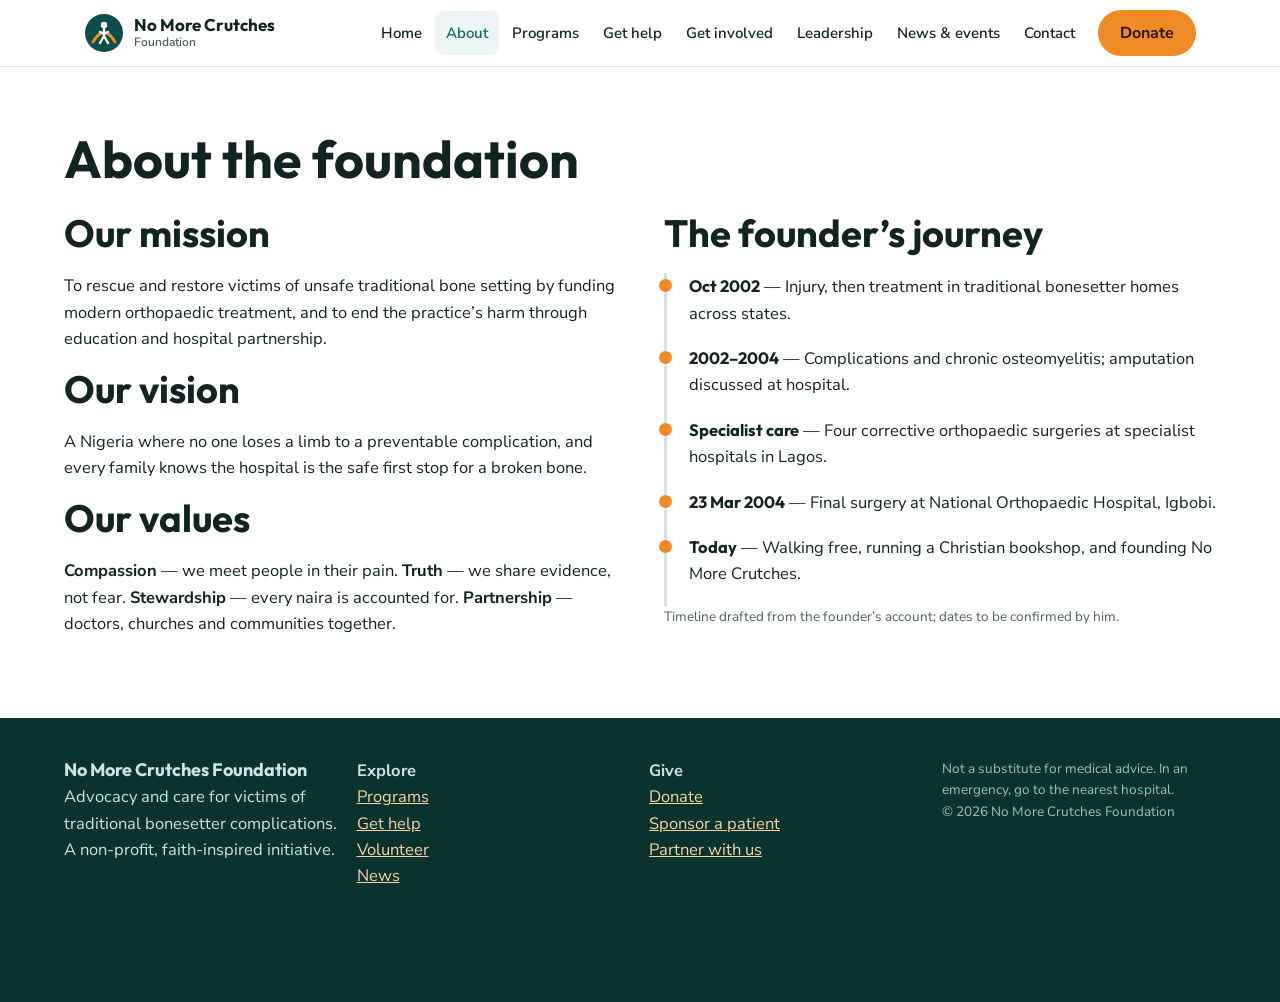
==== about.html @ 554ebeb2 "Add files via upload" ====
<!DOCTYPE html>
<html lang="en-NG">
<head>
<meta charset="utf-8">
<meta name="viewport" content="width=device-width, initial-scale=1">
<title>About Us | No More Crutches Foundation</title>
<meta name="description" content="Our mission, vision, values and the founder’s journey from bonesetter homes to the National Orthopaedic Hospital, Igbobi.">
<link rel="canonical" href="https://www.nomorecrutches.org/about.html">
<meta property="og:title" content="About Us | No More Crutches Foundation">
<meta property="og:description" content="Our mission, vision, values and the founder’s journey from bonesetter homes to the National Orthopaedic Hospital, Igbobi.">
<meta property="og:type" content="website">
<meta property="og:site_name" content="No More Crutches Foundation">
<meta name="theme-color" content="#0b4f4a">

<link rel="preconnect" href="https://fonts.googleapis.com"><link rel="preconnect" href="https://fonts.gstatic.com" crossorigin>
<link href="https://fonts.googleapis.com/css2?family=Outfit:wght@500;600;700&family=Nunito+Sans:wght@400;600;700&display=swap" rel="stylesheet">
<link rel="stylesheet" href="css/style.css">
</head>
<body>
<a class="skip" href="#main">Skip to content</a>
<header><div class="bar">
 <a class="logo" href="index.html" aria-label="No More Crutches Foundation home">
  <svg width="40" height="40" viewBox="0 0 40 40" aria-hidden="true"><circle cx="20" cy="20" r="19" fill="#0b4f4a"/><path d="M9 29 Q20 10 31 29" fill="none" stroke="#f08a24" stroke-width="3" stroke-linecap="round"/><circle cx="20" cy="12" r="3.2" fill="#fff"/><path d="M20 16v7l-4 7M20 23l4 7M16 19l4 2 4-2" stroke="#fff" stroke-width="2.4" fill="none" stroke-linecap="round"/></svg>
  <span>No More Crutches<small>Foundation</small></span></a>
 <nav id="nav" aria-label="Main"><ul>
  <li><a href="index.html">Home</a></li><li><a href="about.html" aria-current="page">About</a></li><li><a href="programs.html">Programs</a></li><li><a href="get-help.html">Get help</a></li><li><a href="get-involved.html">Get involved</a></li><li><a href="leadership.html">Leadership</a></li><li><a href="news.html">News &amp; events</a></li><li><a href="contact.html">Contact</a></li>
 </ul></nav>
 <a class="btn" href="donate.html">Donate</a>
 <button class="menu" id="menu" aria-expanded="false" aria-controls="nav" aria-label="Open menu">☰</button>
</div></header>
<main id="main"><div class="band"><div class="wrap">
 <h1>About the foundation</h1>
 <div class="two">
  <div>
   <h2>Our mission</h2><p>To rescue and restore victims of unsafe traditional bone setting by funding modern orthopaedic treatment, and to end the practice’s harm through education and hospital partnership.</p>
   <h2>Our vision</h2><p>A Nigeria where no one loses a limb to a preventable complication, and every family knows the hospital is the safe first stop for a broken bone.</p>
   <h2>Our values</h2><p><b>Compassion</b> — we meet people in their pain. <b>Truth</b> — we share evidence, not fear. <b>Stewardship</b> — every naira is accounted for. <b>Partnership</b> — doctors, churches and communities together.</p>
  </div>
  <div>
   <h2>The founder’s journey</h2>
   <ol class="tl">
    <li><b>Oct 2002</b> — Injury, then treatment in traditional bonesetter homes across states.</li>
    <li><b>2002–2004</b> — Complications and chronic osteomyelitis; amputation discussed at hospital.</li>
    <li><b>Specialist care</b> — Four corrective orthopaedic surgeries at specialist hospitals in Lagos.</li>
    <li><b>23 Mar 2004</b> — Final surgery at National Orthopaedic Hospital, Igbobi.</li>
    <li><b>Today</b> — Walking free, running a Christian bookshop, and founding No More Crutches.</li>
   </ol>
   <p class="note">Timeline drafted from the founder’s account; dates to be confirmed by him.</p>
  </div>
 </div>
</div></div></main>
<footer><div class="grid">
 <div><b style="font:700 18px Outfit">No More Crutches Foundation</b><p>Advocacy and care for victims of traditional bonesetter complications. A non-profit, faith-inspired initiative.</p></div>
 <div><b>Explore</b><p><a href="programs.html">Programs</a><br><a href="get-help.html">Get help</a><br><a href="get-involved.html">Volunteer</a><br><a href="news.html">News</a></p></div>
 <div><b>Give</b><p><a href="donate.html">Donate</a><br><a href="donate.html">Sponsor a patient</a><br><a href="get-involved.html">Partner with us</a></p></div>
 <div><p class="note" style="color:#9fc4be">Not a substitute for medical advice. In an emergency, go to the nearest hospital.<br>© 2026 No More Crutches Foundation</p></div>
</div></footer>
<div class="mbar"><a class="btn ghost" href="get-help.html" style="color:var(--teal2)">Get help</a><a class="btn" href="donate.html">Donate</a></div>
<script src="js/main.js" defer></script>
</body>
</html>
---- css/style.css ----
/* VOICE: compassionate, hopeful, credible — a testimony turned into a mission
   IDEA: (multi-page) the road out of the bonesetter's village to the hospital, walked without crutches
   PICTURE: layered dawn scene — village hut left behind, figure walking free, hospital ahead, crutch dropped on the path
   COLOUR and TYPE: deep hospital teal fields, white, sunrise orange accent; Outfit headings, Nunito Sans body
   LAYOUT: sticky nav, hash-routed pages, single calm columns on phones, sticky Donate bar on mobile */
:root{color-scheme:light dark;--bg:light-dark(#ffffff,#0c1716);--alt:light-dark(#eef6f5,#12221f);--ink:light-dark(#122422,#e7f1ef);--mute:light-dark(#4b605d,#a9bdb9);--teal:#0b4f4a;--teal2:light-dark(#0e6b63,#2aa197);--sun:#f08a24;--sunInk:light-dark(#b35a07,#ffb067);--line:light-dark(#d5e4e1,#24403b);--card:light-dark(#fff,#132522)}
:root[data-theme=light]{color-scheme:light}:root[data-theme=dark]{color-scheme:dark}
*{box-sizing:border-box;min-width:0}
body{margin:0;background:var(--bg);color:var(--ink);font:16.5px/1.6 "Nunito Sans",system-ui,sans-serif;overflow-x:clip}
h1,h2,h3{font-family:Outfit,system-ui,sans-serif;line-height:1.08;text-wrap:balance;margin:0 0 .5em}
h1{font-size:clamp(34px,5.4vw,52px)}h2{font-size:clamp(28px,3.6vw,38px)}h3{font-size:20px;line-height:1.25}
p{margin:0 0 1em;max-width:68ch}a{color:var(--teal2)}
.skip{position:absolute;left:-999px}.skip:focus{left:12px;top:12px;z-index:99;background:#fff;padding:8px}
.wrap{max-width:1240px;margin:0 auto}
.band{padding:clamp(36px,5vw,72px) max(5vw,16px)}.alt{background:var(--alt)}.deep{background:var(--teal);color:#eaf6f4}.deep a{color:#ffd2a6}
html{scroll-padding-top:72px;scroll-behavior:smooth}
header{position:sticky;top:0;z-index:20;background:color-mix(in srgb,var(--bg) 92%,transparent);backdrop-filter:blur(8px);border-bottom:1px solid var(--line)}
.bar{display:flex;align-items:center;gap:12px;padding:10px max(5vw,16px);max-width:1240px;margin:0 auto}
.logo{display:flex;align-items:center;gap:10px;text-decoration:none;color:var(--ink);font:700 17px/1.1 Outfit,sans-serif;margin-right:auto}
.logo small{display:block;font:600 12px "Nunito Sans";color:var(--mute)}
nav ul{list-style:none;margin:0;padding:0;display:flex;gap:2px;flex-wrap:wrap}
nav a{display:block;padding:10px 11px;border-radius:8px;text-decoration:none;color:var(--ink);font-weight:600;font-size:15px}
nav a[aria-current]{background:var(--alt);color:var(--teal2)}
.btn{display:inline-flex;align-items:center;justify-content:center;min-height:46px;padding:0 20px;border-radius:999px;border:2px solid transparent;font:700 16px "Nunito Sans";text-decoration:none;cursor:pointer;background:var(--sun);color:#2a1300}
.btn.ghost{background:transparent;border-color:currentColor;color:inherit}
.btn:focus-visible,a:focus-visible,input:focus-visible,select:focus-visible,textarea:focus-visible,button:focus-visible{outline:3px solid var(--sun);outline-offset:2px}
.menu{display:none;background:none;border:1px solid var(--line);border-radius:10px;width:46px;height:46px;color:var(--ink);font-size:22px}
@media(max-width:960px){.menu{display:block}nav{position:absolute;left:0;right:0;top:100%;background:var(--bg);border-bottom:1px solid var(--line);display:none}nav.open{display:block}nav ul{flex-direction:column;padding:8px 16px 16px}nav a{padding:13px 12px;font-size:17px}.bar>.btn{display:none}}
.hero{display:grid;grid-template-columns:minmax(0,1fr) minmax(0,1.05fr);gap:clamp(20px,4vw,56px);align-items:center}
.hero .lead{font-size:19px;color:var(--mute)}
.scene{width:100%;height:auto;display:block;border-radius:22px}
.ctas{display:flex;flex-wrap:wrap;gap:12px;margin-top:20px}
.grid{display:grid;gap:18px;grid-template-columns:repeat(auto-fit,minmax(min(100%,250px),1fr))}
.card{background:var(--card);border:1px solid var(--line);border-radius:16px;padding:22px}
.card p{color:var(--mute);margin:0}
.stat b{display:block;font:700 clamp(36px,5vw,50px)/1 Outfit;color:#ffb067;margin-bottom:8px}
.stat span{font-size:15.5px}
.ph{aspect-ratio:4/3;border-radius:12px;background:linear-gradient(135deg,var(--teal2),var(--teal));display:grid;place-items:center;color:#d8efeb;font-size:14px;text-align:center;padding:12px;margin-bottom:14px}
.ph.v::before{content:"▶";display:block;font-size:30px}
.note{font-size:13.5px;color:var(--mute)}
blockquote{margin:0;padding:20px 24px;border-left:4px solid var(--sun);background:var(--alt);border-radius:0 14px 14px 0;font-size:18px}
.two{display:grid;grid-template-columns:minmax(0,1fr) minmax(0,1fr);gap:clamp(20px,4vw,48px)}
@media(max-width:780px){.hero,.two{grid-template-columns:minmax(0,1fr)}}
.tl{list-style:none;padding:0;margin:0;border-left:3px solid var(--line)}
.tl li{position:relative;padding:0 0 18px 22px}.tl li::before{content:"";position:absolute;left:-8px;top:6px;width:13px;height:13px;border-radius:50%;background:var(--sun)}
.tl b{font-family:Outfit;white-space:nowrap}
form{display:grid;gap:14px;max-width:640px}
label{font-weight:700;font-size:15px;display:grid;gap:6px}
input,select,textarea{font:16px "Nunito Sans";padding:12px 14px;border:1.5px solid var(--line);border-radius:10px;background:var(--card);color:var(--ink);min-height:46px;width:100%}
.row{display:grid;grid-template-columns:repeat(auto-fit,minmax(min(100%,220px),1fr));gap:14px}
.chips{display:flex;flex-wrap:wrap;gap:8px}
.chips button{min-height:46px;padding:0 18px;border-radius:999px;border:1.5px solid var(--line);background:var(--card);color:var(--ink);font:700 16px "Nunito Sans";cursor:pointer;white-space:nowrap}
.chips button[aria-pressed=true]{background:var(--teal);color:#fff;border-color:var(--teal)}
.impact{font-size:15px;color:var(--mute);min-height:1.6em}
.ok{display:none;padding:14px 16px;border-radius:12px;background:var(--alt);border:1.5px solid var(--teal2);font-weight:600}
.ok.show{display:block}
.ev{display:grid;grid-template-columns:76px minmax(0,1fr);gap:16px;padding:16px 0;border-bottom:1px solid var(--line)}
.date{background:var(--teal);color:#fff;border-radius:12px;text-align:center;padding:8px 4px;font:700 14px/1.2 Outfit}.date b{display:block;font-size:26px}
.tag{display:inline-block;font-size:13px;font-weight:700;color:var(--sunInk);margin-bottom:6px}
.avatar{width:84px;height:84px;border-radius:50%;background:var(--alt);border:2px solid var(--line);display:grid;place-items:center;font:700 26px Outfit;color:var(--teal2);margin-bottom:12px}

footer{background:#08332f;color:#cfe5e1;padding:40px max(5vw,16px) 96px}footer a{color:#ffd2a6}
footer .grid{max-width:1240px;margin:0 auto}
.mbar{display:none}
@media(max-width:960px){.mbar{display:flex;position:fixed;left:0;right:0;bottom:0;z-index:30;gap:10px;padding:10px 16px calc(10px + env(safe-area-inset-bottom));background:var(--bg);border-top:1px solid var(--line)}.mbar .btn{flex:1}}
@media(prefers-reduced-motion:no-preference){#walker{animation:walk 6s ease-in-out infinite alternate}@keyframes walk{from{transform:translateX(-14px)}to{transform:translateX(14px)}}}
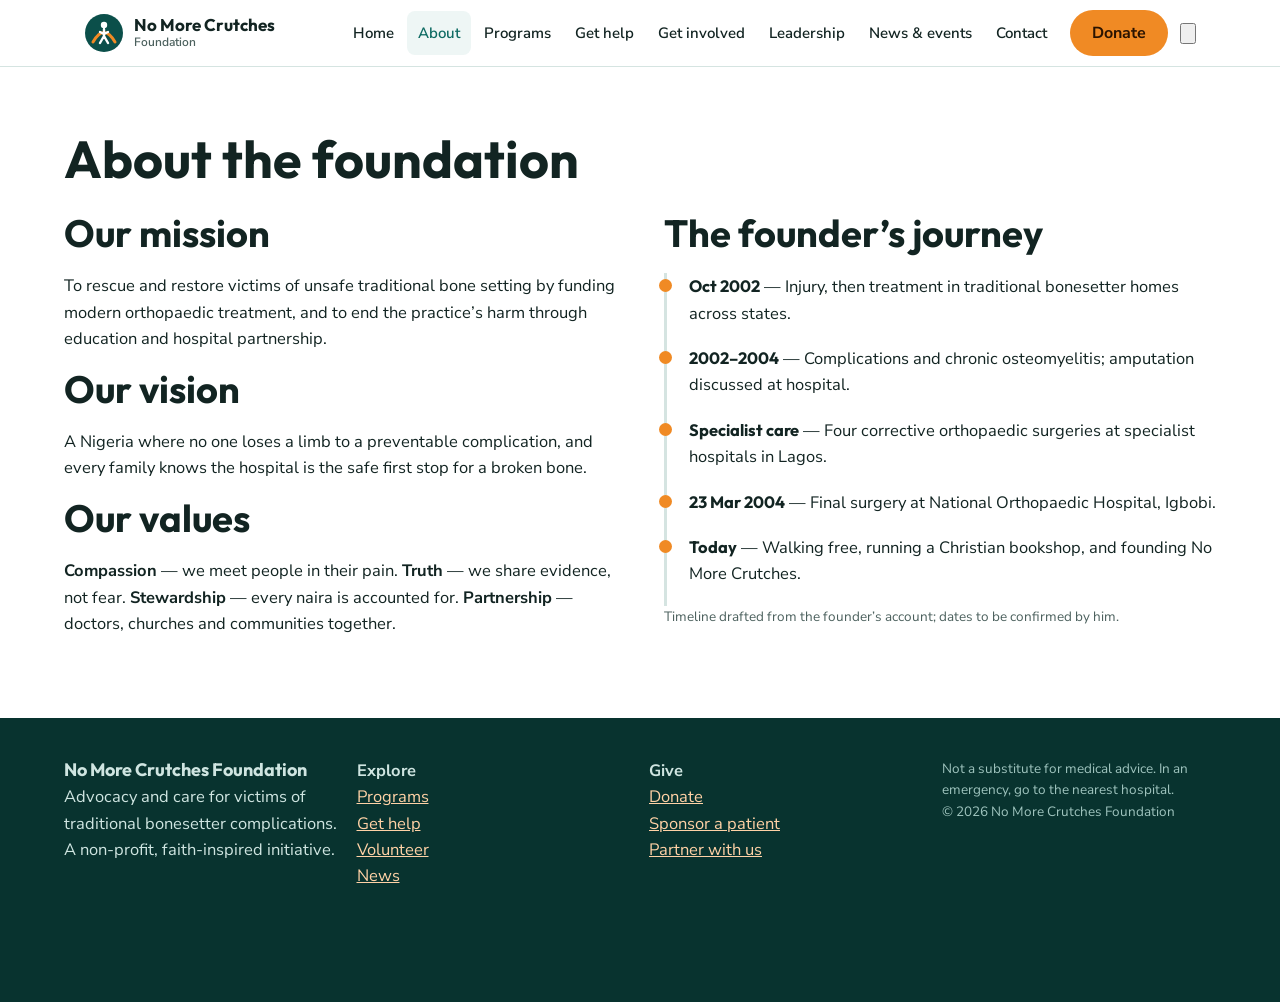
==== commit a90dec58: "Add files via upload" ====
--- a/about.html
+++ b/about.html
@@ -11,9 +11,11 @@
 <meta property="og:type" content="website">
 <meta property="og:site_name" content="No More Crutches Foundation">
 <meta name="theme-color" content="#0b4f4a">
+<meta name="color-scheme" content="light dark">
 
 <link rel="preconnect" href="https://fonts.googleapis.com"><link rel="preconnect" href="https://fonts.gstatic.com" crossorigin>
 <link href="https://fonts.googleapis.com/css2?family=Outfit:wght@500;600;700&family=Nunito+Sans:wght@400;600;700&display=swap" rel="stylesheet">
+<script>try{if(localStorage.getItem("nmcf-mode")==="dark")document.documentElement.dataset.mode="dark"}catch(e){}</script>
 <link rel="stylesheet" href="css/style.css">
 </head>
 <body>
@@ -26,6 +28,7 @@
   <li><a href="index.html">Home</a></li><li><a href="about.html" aria-current="page">About</a></li><li><a href="programs.html">Programs</a></li><li><a href="get-help.html">Get help</a></li><li><a href="get-involved.html">Get involved</a></li><li><a href="leadership.html">Leadership</a></li><li><a href="news.html">News &amp; events</a></li><li><a href="contact.html">Contact</a></li>
  </ul></nav>
  <a class="btn" href="donate.html">Donate</a>
+<button class="mode" id="mode" type="button" aria-label="Switch to dark mode" aria-pressed="false"><svg class="moon" viewBox="0 0 24 24" fill="none" stroke="currentColor" stroke-width="2" stroke-linecap="round"><path d="M21 12.8A9 9 0 1 1 11.2 3a7 7 0 0 0 9.8 9.8z"/></svg><svg class="sun" viewBox="0 0 24 24" fill="none" stroke="currentColor" stroke-width="2" stroke-linecap="round"><circle cx="12" cy="12" r="4"/><path d="M12 2v2M12 20v2M4.9 4.9l1.4 1.4M17.7 17.7l1.4 1.4M2 12h2M20 12h2M4.9 19.1l1.4-1.4M17.7 6.3l1.4-1.4"/></svg></button>
  <button class="menu" id="menu" aria-expanded="false" aria-controls="nav" aria-label="Open menu">☰</button>
 </div></header>
 <main id="main"><div class="band"><div class="wrap">
